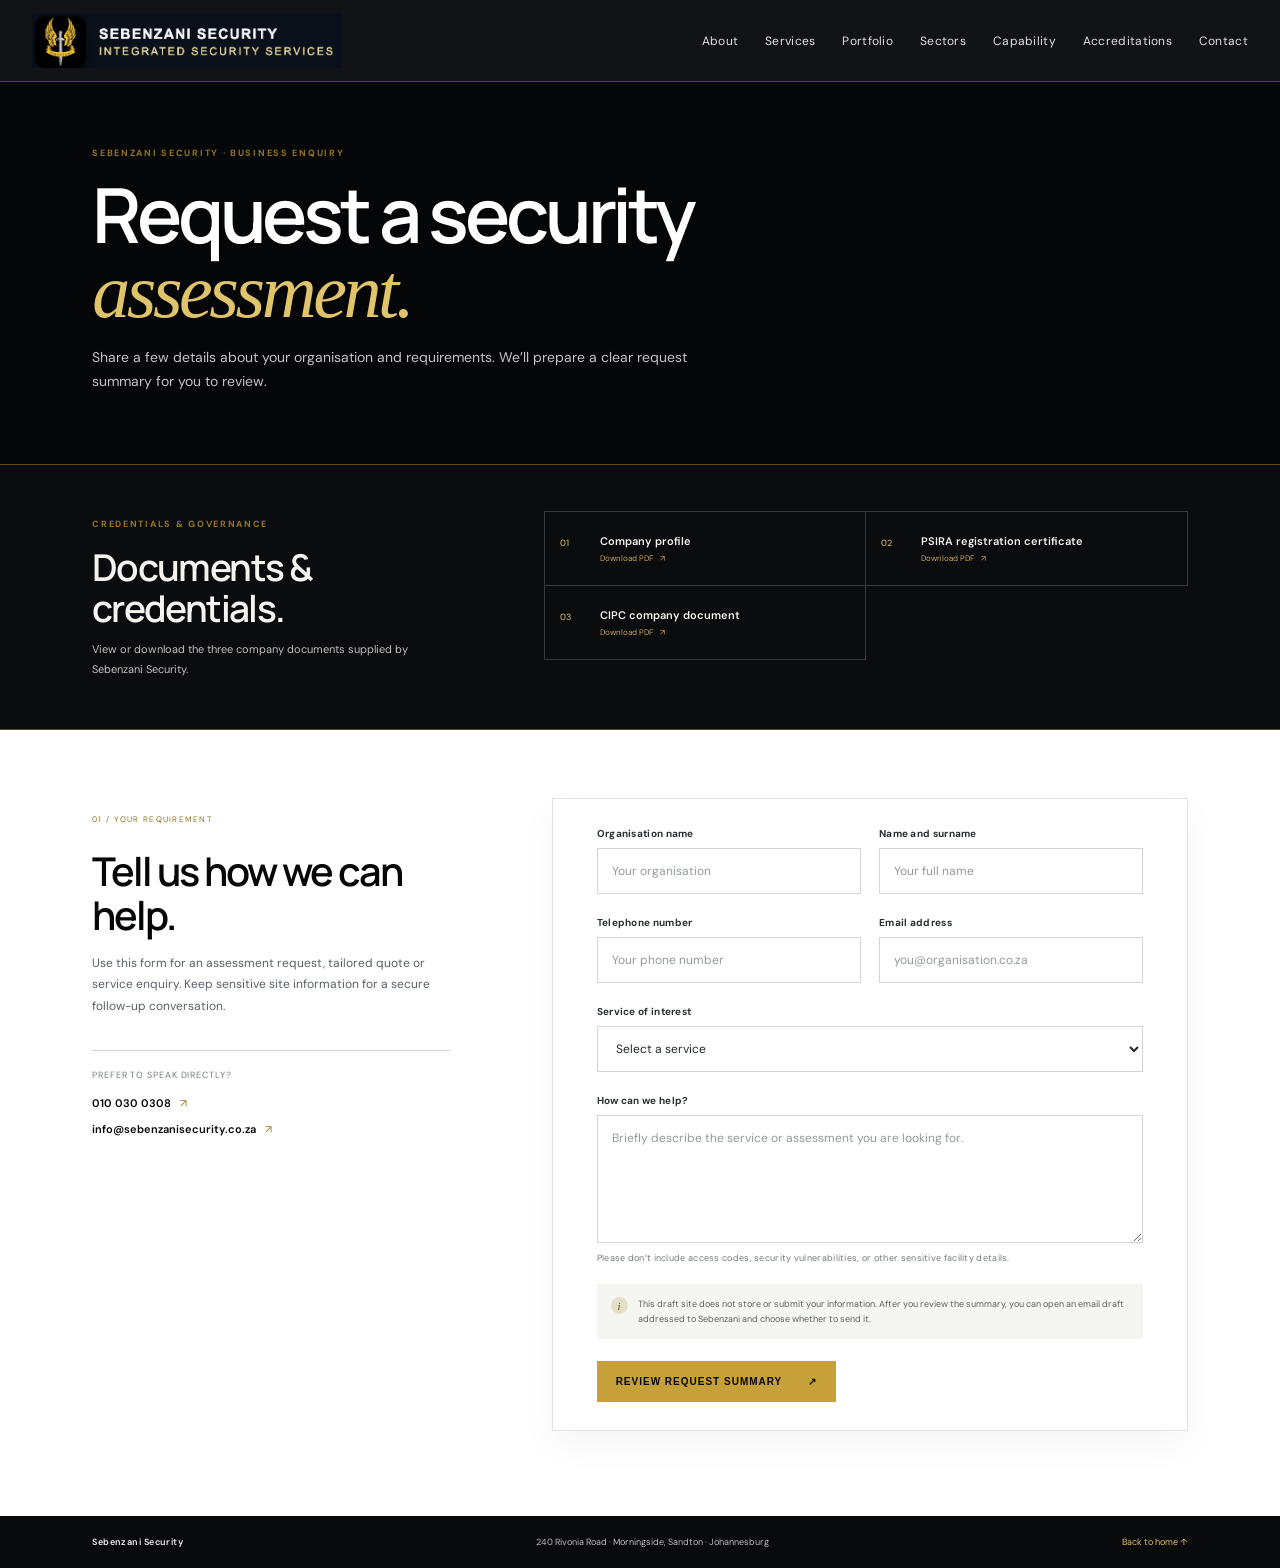
==== assessment.html @ d7dbc079 "Prepare Sebenzani Security site for deployment" ====
<!doctype html>
<html lang="en-ZA">
<head>
  <meta charset="utf-8"><meta name="viewport" content="width=device-width, initial-scale=1"><meta name="theme-color" content="#050607">
  <meta name="description" content="Request a security assessment or tailored quote from Sebenzani Security.">
  <title>Request a Security Assessment | Sebenzani Security</title>
  <link rel="stylesheet" href="styles.css"><link rel="stylesheet" href="assessment.css">
</head>
<body>
  <a class="skip-link" href="#main">Skip to content</a>
  <header class="site-header"><div class="nav-wrap">
    <a class="brand" href="index.html#home" aria-label="Sebenzani Security home"><img src="assets/logo-header.png" alt="Sebenzani Security — Integrated Security Services"></a>
    <button class="menu-toggle" aria-expanded="false" aria-controls="site-nav" aria-label="Open navigation"><span></span><span></span></button>
    <nav id="site-nav" class="site-nav" aria-label="Main navigation"><a href="index.html#about">About</a><a href="index.html#services">Services</a><a href="index.html#portfolio">Portfolio</a><a href="index.html#sectors">Sectors</a><a href="index.html#capability">Capability</a><a href="#accreditations">Accreditations</a><a href="index.html#contact">Contact</a></nav>
  </div></header>
  <main id="main">
    <section class="assessment-hero"><div class="section-kicker">SEBENZANI SECURITY · BUSINESS ENQUIRY</div><h1>Request a security <em>assessment.</em></h1><p>Share a few details about your organisation and requirements. We’ll prepare a clear request summary for you to review.</p></section>
    <section class="accreditation-panel" id="accreditations"><div><span class="section-kicker">CREDENTIALS &amp; GOVERNANCE</span><h2>Documents &amp; credentials.</h2><p>View or download the three company documents supplied by Sebenzani Security.</p></div><div class="accreditation-slots"><a href="assets/documents/sebenzani-company-profile.pdf" download="Sebenzani-Company-Profile.pdf"><span>01</span><strong>Company profile</strong><small>Download PDF <b aria-hidden="true">↗</b></small></a><a href="assets/documents/psira-registration-certificate.pdf" download="PSIRA-Registration-Certificate.pdf"><span>02</span><strong>PSIRA registration certificate</strong><small>Download PDF <b aria-hidden="true">↗</b></small></a><a href="assets/documents/sebenzani-cipc-document.pdf" download="Sebenzani-CIPC-Document.pdf"><span>03</span><strong>CIPC company document</strong><small>Download PDF <b aria-hidden="true">↗</b></small></a></div></section>
    <section class="assessment-content">
      <div class="assessment-intro"><span class="intro-index">01 / YOUR REQUIREMENT</span><h2>Tell us how we can help.</h2><p>Use this form for an assessment request, tailored quote or service enquiry. Keep sensitive site information for a secure follow-up conversation.</p><div class="direct-contact"><span>Prefer to speak directly?</span><a href="tel:+27100300308">010 030 0308 <b>↗</b></a><a href="mailto:info@sebenzanisecurity.co.za">info@sebenzanisecurity.co.za <b>↗</b></a></div></div>
      <div class="form-shell">
        <form id="assessment-form">
          <div class="form-grid">
            <label>Organisation name<input name="organisation" autocomplete="organization" maxlength="120" placeholder="Your organisation" required></label>
            <label>Name and surname<input name="name" autocomplete="name" maxlength="120" placeholder="Your full name" required></label>
            <label>Telephone number<input name="telephone" type="tel" autocomplete="tel" maxlength="40" placeholder="Your phone number" required></label>
            <label>Email address<input name="email" type="email" autocomplete="email" maxlength="180" placeholder="you@organisation.co.za" required></label>
            <label class="form-wide">Service of interest<select name="service" id="service-choice" required><option value="">Select a service</option><option>Armed response</option><option>CCTV &amp; monitoring</option><option>Security operations centre</option><option>Risk assessment</option><option>Guarding &amp; patrols</option><option>Specialist protection</option><option>General enquiry / not sure yet</option></select></label>
            <label class="form-wide">How can we help?<textarea name="requirements" rows="5" maxlength="1800" placeholder="Briefly describe the service or assessment you are looking for." required></textarea><small>Please don’t include access codes, security vulnerabilities, or other sensitive facility details.</small></label>
          </div>
          <div class="form-consent"><span class="consent-mark">i</span><p>This draft site does not store or submit your information. After you review the summary, you can open an email draft addressed to Sebenzani and choose whether to send it.</p></div>
          <button class="button button-gold form-submit" type="submit">Review request summary <span aria-hidden="true">↗</span></button>
        </form>
        <section id="request-summary" class="request-summary" aria-live="polite" hidden>
          <div class="summary-head"><div><span class="section-kicker">REQUEST SUMMARY</span><h2>Review before sending.</h2></div><span class="summary-status">LOCAL PREVIEW</span></div>
          <p class="summary-intro">Check these details. You can print or save this page as a PDF, or open a pre-filled email to Sebenzani Security.</p>
          <dl class="summary-fields">
            <div><dt>Organisation</dt><dd data-summary="organisation"></dd></div><div><dt>Contact name</dt><dd data-summary="name"></dd></div>
            <div><dt>Telephone</dt><dd data-summary="telephone"></dd></div><div><dt>Email</dt><dd data-summary="email"></dd></div>
            <div><dt>Service</dt><dd data-summary="service"></dd></div><div class="summary-wide"><dt>Requirements</dt><dd data-summary="requirements"></dd></div>
          </dl>
          <div class="summary-actions"><button class="button button-gold" type="button" id="email-request">Open email draft <span aria-hidden="true">↗</span></button><button class="button button-outline" type="button" id="print-request">Print / save as PDF <span aria-hidden="true">↓</span></button><button class="edit-link" type="button" id="edit-request">Edit details</button></div>
          <p class="summary-footnote">Your mail app will open with the request details addressed to info@sebenzanisecurity.co.za. Review the message and press Send yourself. Attach the saved PDF manually if you want to include it.</p>
          <div class="print-brand"><img src="assets/logo-header.png" alt="Sebenzani Security"><span>Security assessment request</span></div>
        </section>
      </div>
    </section>
  </main>
  <footer class="assessment-footer"><a href="index.html#home">Sebenzani Security</a><span>240 Rivonia Road · Morningside, Sandton · Johannesburg</span><a href="index.html#home">Back to home ↑</a></footer>
  <script src="script.js"></script><script src="assessment.js"></script>
</body>
</html>
---- styles.css ----
@import url('https://fonts.googleapis.com/css2?family=DM+Sans:wght@400;500;600;700&family=Manrope:wght@400;500;600;700;800&display=swap');
:root{--black:#050607;--black-2:#0b0d0f;--white:#fff;--chalk:#f7f7f5;--gold:#c6a13a;--gold-light:#e0c46b;--grey:#5f6569;--line:rgba(255,255,255,.2);--line-dark:rgba(5,6,7,.18);--sans:'DM Sans',Arial,sans-serif;--display:'Manrope','DM Sans',Arial,sans-serif;--serif:Georgia,'Times New Roman',serif}
*{box-sizing:border-box}html{scroll-behavior:smooth;scroll-padding-top:84px}body{margin:0;background:var(--white);color:var(--black);font-family:var(--sans);-webkit-font-smoothing:antialiased}a{color:inherit;text-decoration:none}.skip-link{position:absolute;top:-60px;left:16px;z-index:100;background:var(--gold);padding:12px}.skip-link:focus{top:12px}
.site-header{height:82px;position:sticky;top:0;z-index:20;background:rgba(13,15,19,.98);border-bottom:1px solid rgba(198,161,58,.38)}.nav-wrap{width:min(1360px,calc(100% - 64px));height:100%;margin:auto;display:flex;align-items:center;justify-content:space-between;gap:34px}.brand{display:block;width:310px;flex:0 1 310px}.brand img{display:block;width:100%;height:auto}.site-nav{display:flex;align-items:center;gap:clamp(17px,2.1vw,32px);color:#e2e2df;font-size:12px;letter-spacing:.025em}.site-nav>a:not(.nav-cta){transition:color .2s}.site-nav>a:not(.nav-cta):hover{color:var(--gold-light)}.nav-cta{border:1px solid var(--gold);color:var(--gold-light);padding:12px 16px;white-space:nowrap;font-size:10px;letter-spacing:.12em;text-transform:uppercase;transition:background .25s,color .25s,transform .25s}.nav-cta:hover{background:var(--gold);color:var(--black);transform:scale(1.035)}.nav-cta span{padding-left:10px}.menu-toggle{display:none}
.hero{position:relative;min-height:690px;background:var(--black);color:var(--white);display:grid;grid-template-columns:1.1fr .9fr;align-items:center;padding:68px max(7.2vw,40px) 86px;overflow:hidden}.hero:before{content:"";position:absolute;inset:0 auto 0 0;width:60%;background:linear-gradient(90deg,#050607 35%,rgba(5,6,7,.9) 65%,transparent);z-index:1;pointer-events:none}.hero-copy{position:relative;z-index:2;max-width:700px;padding-left:max(0px,calc((100vw - 1360px)/2 - 7.2vw))}.eyebrow,.section-kicker{font-size:9px;letter-spacing:.19em;text-transform:uppercase;color:var(--gold-light);font-weight:700}.eyebrow{display:flex;align-items:center;gap:12px;margin:0 0 26px}.eyebrow span{width:6px;height:6px;background:var(--gold);border-radius:50%}h1,h2,h3,p{margin-top:0}h1,h2{font-family:var(--display);font-weight:600;letter-spacing:-.055em}h1{font-size:clamp(52px,6.2vw,88px);line-height:.98;max-width:720px;margin-bottom:24px}h1 em,h2 em{font-family:var(--serif);font-weight:400;letter-spacing:-.045em;color:var(--gold-light)}.hero-lede{font-size:15px;line-height:1.75;color:#c5c8c8;max-width:470px;margin-bottom:30px}.hero-actions{display:flex;align-items:center;gap:27px}.button{display:inline-flex;align-items:center;justify-content:center;gap:26px;padding:15px 19px;font-size:10px;font-weight:700;letter-spacing:.1em;text-transform:uppercase;transition:transform .25s,background .25s,color .25s}.button:hover{transform:scale(1.045)}.button-gold{background:var(--gold);color:var(--black)}.button-gold:hover{background:var(--gold-light)}.text-link{font-size:11px;color:#f2f2ef;transition:color .2s}.text-link:hover{color:var(--gold-light)}.text-link span{padding-left:10px;color:var(--gold)}.hero-proof{display:flex;gap:32px;margin-top:62px;padding-top:17px;border-top:1px solid var(--line);max-width:520px}.hero-proof div{display:flex;flex-direction:column;gap:5px}.hero-proof strong{font:600 19px var(--display);color:var(--white);letter-spacing:-.04em}.hero-proof span{font-size:9px;color:#b4b7b8;letter-spacing:.04em}.hero-visual{position:relative;height:520px;margin:0 0 10px 10px}.visual-image{position:absolute;inset:0 36px 30px 0;background:#121416 url('assets/fleet-team.jpg') center 48%/cover no-repeat;filter:grayscale(.58) contrast(1.06);border:1px solid rgba(224,196,107,.6)}.visual-image:after{content:"";position:absolute;inset:0;background:linear-gradient(180deg,rgba(0,0,0,.02),rgba(0,0,0,.6)),linear-gradient(90deg,rgba(0,0,0,.22),transparent 80%)}.visual-caption{position:absolute;display:flex;align-items:center;gap:13px;left:-32px;bottom:0;width:min(410px,90%);padding:18px 20px;background:var(--white);color:var(--black);box-shadow:0 18px 50px #0008}.caption-mark{width:34px;height:34px;display:grid;place-items:center;background:var(--black);color:var(--gold-light);font:italic 21px var(--serif)}.visual-caption div{display:flex;flex-direction:column;gap:4px}.visual-caption small{font-size:8px;letter-spacing:.15em;color:#686b6d}.visual-caption strong{font:600 14px var(--display)}.caption-rule{height:1px;background:var(--gold);flex:1;margin-left:10px}.vertical-note{position:absolute;right:0;top:18px;writing-mode:vertical-rl;color:#e8d59c;font-size:8px;letter-spacing:.17em}.vertical-note i{display:inline-block;width:1px;height:42px;margin:12px auto;background:var(--gold)}.hero-index{position:absolute;bottom:24px;left:7.2vw;display:flex;align-items:center;gap:12px;color:#a7aaab;font-size:8px;letter-spacing:.16em;z-index:2}.hero-index span:first-child{color:var(--gold-light)}.hero-index i{height:1px;width:40px;background:var(--gold)}
.section{padding:108px max(7.2vw,40px)}.intro{display:grid;grid-template-columns:.66fr 1.45fr .58fr;gap:42px;max-width:1600px;margin:auto;background:var(--white)}.section-kicker{color:#96751f}.intro-main{max-width:720px}.intro h2,.section h2{font-size:clamp(38px,4vw,58px);line-height:1.08;margin:0 0 22px}.intro h2 em,.sectors h2 em,.proof h2 em{color:#a5842e}.intro-main>p{font-size:14px;line-height:1.8;color:#50565a;max-width:680px}.arrow-link{display:inline-flex;gap:23px;align-items:center;margin-top:9px;padding-bottom:8px;border-bottom:1px solid #a48128;font-size:10px;font-weight:700;letter-spacing:.12em;text-transform:uppercase;transition:gap .2s,color .2s}.arrow-link:hover{gap:30px;color:#8d6d1e}.arrow-link span{color:#9c7b25;font-size:16px}.intro-side{align-self:stretch;padding:0}.intro-photo{position:relative;min-height:300px;overflow:hidden}.intro-photo img{display:block;width:100%;height:100%;position:absolute;inset:0;object-fit:cover;object-position:center;filter:grayscale(.35)}.intro-photo:after{content:"";position:absolute;inset:45% 0 0;background:linear-gradient(transparent,rgba(0,0,0,.78))}.intro-photo span{position:absolute;z-index:1;left:14px;right:14px;bottom:15px;color:#fff;font-size:8px;letter-spacing:.14em}
.section-dark{background:var(--black);color:var(--white)}.section-dark .section-kicker{color:var(--gold-light)}.services{padding-top:94px;padding-bottom:58px}.section-top{max-width:1360px;margin:0 auto 40px;display:flex;align-items:end;justify-content:space-between;gap:60px}.section-top h2{margin:16px 0 0}.section-top>p{max-width:370px;margin:0 0 4px;color:#c0c3c4;font-size:13px;line-height:1.75}.service-grid{max-width:1360px;margin:auto;display:grid;grid-template-columns:repeat(3,1fr);border-top:1px solid var(--line)}.service-card{position:relative;min-height:228px;padding:23px 24px 24px 0;border-bottom:1px solid var(--line);transition:transform .28s ease,background .28s ease,padding .28s ease;transform-origin:center}.service-card:nth-child(3n+2){padding-left:24px;border-left:1px solid var(--line)}.service-card:nth-child(3n){padding-left:24px;border-left:1px solid var(--line)}.service-card:hover{transform:scale(1.025);background:#101214;z-index:1;padding-right:19px;padding-left:8px}.service-card:nth-child(3n+2):hover,.service-card:nth-child(3n):hover{padding-left:30px}.card-number{font-size:9px;letter-spacing:.13em;color:#afb2b3}.service-icon{position:absolute;top:20px;right:16px;color:var(--gold-light);font-size:19px;transition:transform .25s}.service-card:hover .service-icon{transform:scale(1.15) rotate(8deg)}.service-card h3{font:600 18px var(--display);letter-spacing:-.035em;margin:35px 0 10px}.service-card p{color:#c2c5c5;font-size:12px;line-height:1.7;max-width:330px;margin:0}.service-card>a{position:absolute;right:18px;bottom:20px;color:var(--gold-light);font-size:8px;text-transform:uppercase;letter-spacing:.15em;opacity:.75;transition:opacity .2s}.service-card:hover>a{opacity:1}.service-card>a span{padding-left:7px;font-size:13px}.service-foot{max-width:1360px;margin:32px auto 0;display:flex;align-items:center;gap:13px;color:#aeb2b3;font-size:8px;letter-spacing:.14em}.gold-dash{width:30px;height:1px;background:var(--gold)}
.sectors{max-width:1600px;margin:auto;background:var(--white)}.sector-heading{display:flex;justify-content:space-between;align-items:end;gap:55px;margin:18px 0 42px}.sector-heading h2{margin:0}.sector-heading p{max-width:370px;color:#555b5e;font-size:13px;line-height:1.75;margin:0 0 5px}.sector-list{display:grid;grid-template-columns:1fr 1fr;border-top:1px solid var(--line-dark)}.sector-list>div{display:grid;grid-template-columns:48px 1fr 20px;align-items:center;gap:13px;padding:20px 4px;border-bottom:1px solid var(--line-dark);transition:padding .22s,background .22s,transform .22s}.sector-list>div:nth-child(odd){margin-right:36px}.sector-list>div:nth-child(even){margin-left:36px}.sector-list>div:hover{background:#f7f6f1;padding-left:12px;transform:scale(1.015)}.sector-list span{color:#927526;font-size:9px;letter-spacing:.08em}.sector-list strong{font:500 16px var(--display);letter-spacing:-.025em}.sector-list b{font-weight:400;color:#8e7226;font-size:15px;transition:transform .2s}.sector-list>div:hover b{transform:translate(3px,-3px)}
.capability{display:grid;grid-template-columns:.95fr 1.05fr;gap:clamp(50px,8vw,125px);align-items:center;padding-top:90px;padding-bottom:90px}.capability-image{position:relative;height:560px;max-width:590px;overflow:hidden}.capability-image img{width:100%;height:100%;object-fit:cover;object-position:center;filter:grayscale(.55) contrast(1.05);transition:transform .8s cubic-bezier(.2,.7,.2,1)}.capability-image:hover img{transform:scale(1.04)}.image-label{position:absolute;left:0;bottom:0;background:var(--white);color:var(--black);padding:12px 15px;font-size:8px;letter-spacing:.15em}.capability-copy{max-width:590px}.capability-copy h2{margin:18px 0}.capability-lede{color:#c1c4c5;line-height:1.75;font-size:13px;margin-bottom:27px}.capability-points{border-top:1px solid var(--line);margin-bottom:25px}.capability-points>div{display:grid;grid-template-columns:38px 1fr;gap:14px;border-bottom:1px solid var(--line);padding:15px 0}.capability-points>div>span{font-size:9px;color:var(--gold-light);padding-top:3px}.capability-points p{color:#c0c3c4;font-size:11px;line-height:1.7;margin:0}.capability-points strong{font-size:12px;color:var(--white);font-weight:600}
.proof{max-width:1600px;margin:auto;background:var(--chalk)}.proof-heading{display:flex;align-items:end;justify-content:space-between;gap:55px;margin:18px 0 38px}.proof-heading h2{margin:0}.proof-heading p{max-width:380px;color:#555b5e;font-size:13px;line-height:1.7;margin-bottom:5px}.proof-row{display:grid;grid-template-columns:repeat(3,1fr);border-top:1px solid var(--line-dark);border-bottom:1px solid var(--line-dark)}.proof-stat{padding:26px 30px 27px 0;display:flex;flex-direction:column;gap:10px;transition:transform .25s}.proof-stat:hover{transform:scale(1.035);transform-origin:left center}.proof-stat+.proof-stat{border-left:1px solid var(--line-dark);padding-left:30px}.proof-stat strong{font:500 clamp(39px,5vw,65px)/1 var(--display);letter-spacing:-.075em;color:var(--black)}.proof-stat strong span{color:#a5842e;font-family:var(--serif);font-style:italic;font-size:.58em;letter-spacing:-.03em}.proof-stat small{font-size:11px;line-height:1.55;color:#545a5d;max-width:270px}.compliance{margin-top:29px;display:flex;align-items:center;gap:19px;color:#454b4e;font-size:8px;font-weight:700;letter-spacing:.15em}.compliance i{height:4px;width:4px;border-radius:50%;background:var(--gold)}
.contact{padding-top:32px;padding-bottom:80px;background:var(--white)}.contact-panel{max-width:1360px;margin:auto;background:var(--black);color:var(--white);padding:53px 60px;display:flex;justify-content:space-between;align-items:center;gap:50px;border-left:3px solid var(--gold)}.contact-panel h2{margin:17px 0 15px}.contact-panel>div:first-child>p{font-size:13px;line-height:1.7;color:#c4c7c7;max-width:500px;margin-bottom:0}.contact-actions{display:flex;flex-direction:column;align-items:flex-start;gap:18px;flex:0 0 auto}.contact-phone{font-size:11px;color:#e7e8e5;border-bottom:1px solid var(--gold);padding-bottom:4px;transition:color .2s}.contact-phone:hover{color:var(--gold-light)}
.site-footer{background:var(--black);color:#e3e4e0;padding:48px max(7.2vw,40px) 0;border-top:1px solid rgba(198,161,58,.35)}.footer-main{max-width:1360px;margin:auto;display:grid;grid-template-columns:1.4fr .8fr 1fr .9fr;gap:48px;padding-bottom:40px}.footer-brand img{width:min(275px,100%);display:block;margin:-4px 0 14px}.footer-brand p,.footer-main p{font-size:11px;line-height:1.7;color:#b8bdbd;margin:0;max-width:270px}.footer-main h3{font-size:9px;text-transform:uppercase;letter-spacing:.17em;color:var(--gold-light);margin:4px 0 16px}.footer-main>div:not(.footer-brand) a{display:block;width:max-content;max-width:100%;font-size:10px;color:#c8cbca;margin:0 0 12px;transition:color .2s}.footer-main a:hover{color:var(--gold-light)}.footer-main small{display:block;margin-top:14px;font-size:9px;color:#aeb3b4}.footer-bottom{max-width:1360px;margin:auto;border-top:1px solid var(--line);padding:16px 0 19px;display:flex;justify-content:space-between;font-size:9px;color:#aeb3b4}.footer-bottom a{color:var(--gold-light)}
.reveal{opacity:0;transform:translateY(18px);transition:opacity .65s ease,transform .65s cubic-bezier(.2,.7,.2,1)}.reveal.in-view{opacity:1;transform:translateY(0)}
@media(max-width:1100px){.brand{width:265px;flex-basis:265px}.nav-wrap{width:calc(100% - 42px);gap:18px}.site-nav{gap:14px;font-size:11px}.nav-cta{padding:10px 11px;font-size:9px}.hero{padding-left:5vw;padding-right:5vw}.hero-copy{padding-left:0}.hero-visual{height:450px}.intro{grid-template-columns:.4fr 1.5fr .5fr;gap:26px}.section{padding-left:5vw;padding-right:5vw}.capability{gap:50px}.capability-image{height:480px}}
@media(max-width:780px){html{scroll-padding-top:70px}.site-header{height:70px}.nav-wrap{width:calc(100% - 28px)}.brand{width:228px;flex-basis:228px}.menu-toggle{display:flex;flex-direction:column;gap:6px;border:0;background:none;padding:11px;cursor:pointer}.menu-toggle span{width:22px;height:1px;background:var(--gold-light);transition:transform .2s}.menu-toggle[aria-expanded=true] span:first-child{transform:translateY(3.5px) rotate(45deg)}.menu-toggle[aria-expanded=true] span:last-child{transform:translateY(-3.5px) rotate(-45deg)}.site-nav{position:absolute;top:69px;left:0;right:0;background:#050607;padding:18px 22px 24px;display:none;align-items:stretch;flex-direction:column;gap:0;border-bottom:1px solid rgba(198,161,58,.4)}.site-nav.open{display:flex}.site-nav>a:not(.nav-cta){padding:12px 0;border-bottom:1px solid var(--line)}.nav-cta{margin-top:15px;text-align:center}.hero{grid-template-columns:1fr;padding:55px 23px 25px;gap:34px;min-height:0;align-items:start}.hero:before{display:none}.hero-copy{padding:0;z-index:2}.eyebrow{margin-bottom:22px}.hero h1{font-size:clamp(46px,10.5vw,64px);max-width:600px}.hero-lede{font-size:14px;max-width:430px}.hero-proof{margin-top:39px;gap:18px;max-width:460px}.hero-proof strong{font-size:17px}.hero-proof span{font-size:8px}.hero-visual{position:relative;right:auto;top:auto;bottom:auto;width:auto;height:300px;margin:0 12px 0 0;opacity:1}.visual-image{inset:0 20px 18px 0;background-position:center center;border:1px solid rgba(224,196,107,.55);filter:grayscale(.55) contrast(1.05)}.visual-image:after{background:linear-gradient(180deg,rgba(0,0,0,.02),rgba(0,0,0,.38))}.visual-caption{left:12px;bottom:0;width:min(350px,88%);padding:13px 15px}.vertical-note{display:none}.hero-index{position:relative;left:auto;bottom:auto;margin:0 0 0 0}.section{padding:72px 23px}.intro{grid-template-columns:1fr;gap:22px}.intro .section-kicker{margin:0}.intro-main{max-width:none}.intro h2,.section h2{font-size:clamp(37px,8.9vw,52px)}.intro-side{display:none}.intro-photo{display:block;height:220px;min-height:220px;margin-top:5px}.section-top,.sector-heading,.proof-heading{display:block}.section-top>p,.sector-heading p,.proof-heading p{margin-top:18px}.services{padding-bottom:40px}.section-top{margin-bottom:30px}.service-grid{grid-template-columns:1fr 1fr}.service-card,.service-card:nth-child(3n+2),.service-card:nth-child(3n){min-height:225px;padding:21px 16px 22px 0;border-left:0}.service-card:nth-child(even){padding-left:17px;border-left:1px solid var(--line)}.service-card h3{font-size:16px;margin-top:31px}.service-card p{font-size:11px}.service-card>a{right:13px;bottom:17px}.service-icon{right:12px}.service-card:hover{padding-left:5px}.service-card:nth-child(even):hover{padding-left:22px}.service-foot{font-size:7px;gap:8px}.sector-heading{margin:15px 0 30px}.sector-list{grid-template-columns:1fr}.sector-list>div:nth-child(odd),.sector-list>div:nth-child(even){margin:0}.sector-list strong{font-size:15px}.capability{grid-template-columns:1fr;gap:32px}.capability-image{height:min(90vw,500px);max-width:none;order:2}.capability-copy{order:1}.proof-heading{margin-bottom:24px}.proof-row{grid-template-columns:1fr}.proof-stat,.proof-stat+.proof-stat{padding:19px 0;border-left:0;border-bottom:1px solid var(--line-dark)}.proof-stat:last-child{border-bottom:0}.proof-stat strong{font-size:47px}.proof-stat small{max-width:360px}.compliance{flex-wrap:wrap;gap:11px;font-size:7px}.contact{padding-top:10px;padding-bottom:60px}.contact-panel{padding:34px 24px;display:block}.contact-actions{margin-top:25px}.footer-main{grid-template-columns:1fr 1fr;gap:31px 24px}.footer-brand{grid-column:1/-1}.site-footer{padding:39px 23px 0}.footer-bottom{font-size:8px}}
@media(max-width:420px){.brand{width:205px;flex-basis:205px}.hero{min-height:0;padding:48px 20px 24px}.hero-actions{align-items:flex-start;flex-direction:column;gap:15px}.hero-proof{gap:12px}.hero-proof strong{font-size:15px}.hero-proof span{font-size:7px}.service-grid{grid-template-columns:1fr}.service-card,.service-card:nth-child(3n+2),.service-card:nth-child(3n),.service-card:nth-child(even){min-height:196px;padding:19px 15px 20px 0;border-left:0}.service-card h3{margin-top:26px}.service-foot{flex-wrap:wrap}.footer-main{grid-template-columns:1fr}.footer-brand{grid-column:auto}.footer-bottom{gap:12px}.caption-rule{display:none}}
@media(prefers-reduced-motion:reduce){*,*::before,*::after{scroll-behavior:auto!important;transition:none!important;animation:none!important}.reveal{opacity:1;transform:none}}

.home-portfolio{background:#f3f2ed}.portfolio-home-heading{display:flex;justify-content:space-between;align-items:end;gap:40px;margin:0 0 42px}.portfolio-home-heading h2{font-size:clamp(39px,4.5vw,64px);line-height:1.02;letter-spacing:-.045em;margin:15px 0 0}.portfolio-home-heading h2 em{font-family:Georgia,serif;font-weight:400;color:#9b7b3c}.portfolio-home-intro{max-width:440px}.portfolio-home-intro p{color:#555b5c;font-size:12px;line-height:1.8;margin:0 0 18px}.portfolio-home-feature{display:grid;grid-template-columns:.78fr 1.22fr;min-height:330px;background:#0b0d0e;color:#f6f5f1}.portfolio-home-feature-copy{padding:38px clamp(24px,4vw,56px);align-self:center}.portfolio-home-feature-copy>span{font-size:9px;letter-spacing:.15em;color:#c5a45f}.portfolio-home-feature-copy h3{font:400 clamp(29px,3.4vw,46px)/1.08 Georgia,serif;letter-spacing:-.02em;margin:20px 0 13px}.portfolio-home-feature-copy p{font-size:11px;line-height:1.7;color:#c1c2be;max-width:360px;margin:0}.portfolio-home-feature-image{min-height:330px;overflow:hidden}.portfolio-home-feature-image img{width:100%;height:100%;object-fit:cover;filter:grayscale(25%);transition:transform .65s}.portfolio-home-feature-image:hover img{transform:scale(1.035)}.portfolio-name-grid{display:grid;grid-template-columns:repeat(4,1fr);border-left:1px solid #d5d3cc;border-top:1px solid #d5d3cc;margin-top:28px}.portfolio-name-grid span{min-height:55px;display:flex;align-items:center;padding:12px 16px;border-right:1px solid #d5d3cc;border-bottom:1px solid #d5d3cc;color:#303536;font-size:11px;font-weight:600;transition:background .2s,color .2s}.portfolio-name-grid span:hover{background:#e9e5d9;color:#715b2d}.portfolio-home-note{font-size:9px;line-height:1.6;color:#767a78;margin:15px 0 0}.compliance-link{display:inline-flex;margin-top:22px;color:#76602f}.compliance-link span{margin-left:9px}@media(max-width:780px){.portfolio-home-heading{display:block}.portfolio-home-intro{margin-top:18px}.portfolio-home-feature{grid-template-columns:1fr}.portfolio-home-feature-image{min-height:240px;max-height:300px}.portfolio-name-grid{grid-template-columns:repeat(2,1fr)}}

/* Quiet, purposeful interaction details */
.site-nav>a:not(.nav-cta){position:relative}.site-nav>a:not(.nav-cta)::after{content:"";position:absolute;left:0;right:100%;bottom:-7px;height:1px;background:var(--gold-light);transition:right .24s ease}.site-nav>a:not(.nav-cta):hover::after,.site-nav>a:not(.nav-cta):focus-visible::after{right:0}.button{position:relative;overflow:hidden;isolation:isolate;transition:transform .24s cubic-bezier(.2,.7,.2,1),background .25s,color .25s,box-shadow .25s}.button::after{content:"";position:absolute;top:-60%;bottom:-60%;left:-45%;width:28%;background:linear-gradient(90deg,transparent,rgba(255,255,255,.32),transparent);transform:translateX(-180%) skewX(-18deg);transition:transform .65s cubic-bezier(.2,.7,.2,1);z-index:0;pointer-events:none}.button:hover::after,.button:focus-visible::after{transform:translateX(650%) skewX(-18deg)}.button:active,.nav-cta:active{transform:scale(.975)}.button-gold:hover{box-shadow:0 9px 24px rgba(198,161,58,.2)}.service-card::before{content:"";position:absolute;left:0;top:0;height:2px;width:0;background:var(--gold-light);transition:width .3s cubic-bezier(.2,.7,.2,1)}.service-card:hover::before,.service-card:focus-within::before{width:100%}.service-card>a{transition:opacity .2s,transform .22s}.service-card:hover>a{transform:translateX(4px)}.arrow-link span{transition:transform .2s}.arrow-link:hover span{transform:translate(3px,-2px)}.accreditation-slots>a{position:relative}.accreditation-slots>a::after{content:"";position:absolute;left:0;bottom:0;width:0;height:2px;background:var(--gold-light);transition:width .28s}.accreditation-slots>a:hover::after,.accreditation-slots>a:focus-visible::after{width:100%}.portfolio-name-grid span{cursor:default}
.page-transition{position:fixed;inset:0;z-index:9999;pointer-events:none;display:grid;place-items:center;background:#070809;transform:translateY(-105%);will-change:transform}.page-transition.is-leaving{transform:translateY(0);transition:transform .36s cubic-bezier(.76,0,.24,1)}.page-transition.is-arriving{animation:pageReveal .52s cubic-bezier(.76,0,.24,1) both}.page-transition-mark{display:flex;align-items:center;gap:14px;color:#eeeae0;font-size:10px;font-weight:600;letter-spacing:.22em;text-transform:uppercase}.page-transition-mark i{width:35px;height:1px;background:var(--gold-light);position:relative}.page-transition-mark i::after{content:"";position:absolute;right:0;top:-2px;width:5px;height:5px;border-radius:50%;background:var(--gold-light)}@keyframes pageReveal{0%{transform:translateY(0)}100%{transform:translateY(-105%)}}@media(prefers-reduced-motion:reduce){.page-transition.is-arriving{animation:none;transform:translateY(-105%)}.page-transition.is-leaving{transition:none}}
---- assessment.css ----
.assessment-hero{background:var(--black);color:var(--white);padding:65px max(7.2vw,40px) 70px;border-bottom:1px solid rgba(198,161,58,.45)}.assessment-hero h1{font-size:clamp(43px,6vw,76px);max-width:820px;margin:18px 0 16px}.assessment-hero h1 em{color:var(--gold-light)}.assessment-hero>p:last-child{max-width:600px;color:#c1c5c6;font-size:14px;line-height:1.75;margin:0}.assessment-content{max-width:1360px;margin:0 auto;padding:68px max(7.2vw,40px) 85px;display:grid;grid-template-columns:.72fr 1.28fr;gap:clamp(44px,8vw,120px);align-items:start}.assessment-intro{padding-top:8px}.intro-index{font-size:8px;color:#927522;letter-spacing:.16em}.assessment-intro h2{font:600 clamp(27px,3.1vw,40px)/1.12 var(--display);letter-spacing:-.05em;margin:22px 0 15px}.assessment-intro>p{font-size:12px;line-height:1.8;color:#596065;max-width:380px}.direct-contact{display:flex;flex-direction:column;align-items:flex-start;gap:12px;border-top:1px solid var(--line-dark);margin-top:33px;padding-top:18px}.direct-contact span{font-size:9px;text-transform:uppercase;color:#777d80;letter-spacing:.1em;margin-bottom:3px}.direct-contact a{font-size:11px;font-weight:600}.direct-contact b{color:#987822;font-weight:400;padding-left:6px}.form-shell{background:#fff;border:1px solid #e3e2dc;padding:28px clamp(22px,3.4vw,46px);box-shadow:0 14px 35px rgba(15,20,24,.045)}.form-grid{display:grid;grid-template-columns:1fr 1fr;gap:22px 18px}.form-grid label{display:flex;flex-direction:column;gap:8px;color:#282e31;font-size:10px;font-weight:700;letter-spacing:.03em}.form-wide{grid-column:1/-1}.form-grid input,.form-grid select,.form-grid textarea{width:100%;border:1px solid #d5d6d3;border-radius:0;background:#fff;padding:13px 14px;color:#202629;font:400 12px var(--sans);outline:none;transition:border-color .2s,box-shadow .2s}.form-grid input,.form-grid select{height:46px}.form-grid textarea{resize:vertical;min-height:128px;line-height:1.65}.form-grid input:focus,.form-grid select:focus,.form-grid textarea:focus{border-color:#9e7c26;box-shadow:0 0 0 3px rgba(198,161,58,.13)}.form-grid input::placeholder,.form-grid textarea::placeholder{color:#93999a}.form-grid small{font-size:9px;font-weight:400;line-height:1.6;color:#73797b}.form-consent{display:flex;align-items:flex-start;gap:10px;padding:13px 14px;margin:19px 0 22px;background:#f5f5f2}.consent-mark{flex:0 0 17px;height:17px;display:grid;place-items:center;background:#e5dfc9;color:#67531e;font:italic 11px var(--serif);border-radius:50%}.form-consent p{margin:0;color:#5d6365;font-size:9px;line-height:1.6}.form-submit{border:0;cursor:pointer}.assessment-footer{background:#080a0c;color:#b9bdbd;padding:20px max(7.2vw,40px);display:flex;justify-content:space-between;align-items:center;gap:20px;font-size:9px}.assessment-footer a:first-child{color:#eee;font-weight:600;letter-spacing:.05em}.assessment-footer a:last-child{color:var(--gold-light)}
.request-summary{background:#fff}.request-summary[hidden]{display:none}.summary-head{display:flex;align-items:center;justify-content:space-between;gap:20px;border-bottom:1px solid var(--line-dark);padding-bottom:18px}.summary-head h2{font:600 30px var(--display);letter-spacing:-.05em;margin:10px 0 0}.summary-status{font-size:8px;color:#82661c;letter-spacing:.13em;border:1px solid #d4c384;padding:8px 10px}.summary-intro{font-size:11px;line-height:1.7;color:#606669;margin:17px 0 10px}.summary-fields{margin:0}.summary-fields>div{display:grid;grid-template-columns:130px 1fr;gap:15px;border-bottom:1px solid #ecebe6;padding:13px 0}.summary-fields dt{font-size:9px;font-weight:700;color:#747a7c}.summary-fields dd{font-size:11px;line-height:1.6;color:#1c2225;margin:0;white-space:pre-wrap;overflow-wrap:anywhere}.summary-actions{display:flex;align-items:center;gap:12px;flex-wrap:wrap;margin-top:24px}.button-outline{border:1px solid #1c2225;background:transparent;color:#1c2225;cursor:pointer}.button-outline:hover{background:#f2f0e8}.edit-link{border:0;background:none;color:#676e70;font:600 10px var(--sans);text-decoration:underline;text-underline-offset:3px;cursor:pointer;padding:12px}.summary-footnote{font-size:9px;line-height:1.65;color:#62696c;margin:16px 0 0}.print-brand{display:none;align-items:center;justify-content:space-between;border-bottom:2px solid #c6a13a;padding:0 0 16px;margin-bottom:20px}.print-brand img{width:260px}.print-brand span{font-size:12px;text-transform:uppercase;letter-spacing:.1em;color:#454b4d}
@media(max-width:900px){.assessment-content{grid-template-columns:1fr;gap:35px}.assessment-intro>p{max-width:600px}.direct-contact{flex-direction:row;align-items:center;flex-wrap:wrap}.direct-contact span{flex-basis:100%}}
@media(max-width:620px){.assessment-hero{padding:48px 23px 48px}.assessment-content{padding:44px 23px 58px}.assessment-intro h2{font-size:32px}.form-shell{padding:23px 18px}.form-grid{grid-template-columns:1fr;gap:16px}.form-wide{grid-column:auto}.assessment-footer{padding:18px 23px;align-items:flex-start;flex-direction:column;gap:10px}.summary-head h2{font-size:25px}.summary-fields>div{grid-template-columns:100px 1fr;gap:10px}.summary-actions{align-items:stretch;flex-direction:column}.summary-actions .button{width:100%}}
@media print{body{background:#fff!important;color:#101315!important}.site-header,.assessment-hero,.assessment-intro,.assessment-footer,#assessment-form,.summary-actions,.summary-footnote{display:none!important}.assessment-content{display:block!important;padding:0!important;margin:0!important;max-width:none!important}.form-shell{border:0!important;box-shadow:none!important;padding:0!important}.request-summary{display:block!important;position:static!important;padding:8mm 5mm!important}.print-brand{display:flex!important}.summary-head{padding-bottom:12px}.summary-status{display:none}.summary-fields>div{break-inside:avoid}.summary-fields dt,.summary-fields dd{font-size:10pt}.summary-intro{font-size:10pt}}
.accreditation-panel{display:grid;grid-template-columns:.72fr 1.28fr;gap:clamp(35px,7vw,95px);align-items:start;background:#0a0c0d;color:#f4f3ef;padding:46px max(7.2vw,40px) 50px;border-bottom:1px solid rgba(198,161,58,.4);scroll-margin-top:85px}.accreditation-panel h2{font:600 clamp(25px,3vw,37px)/1.1 var(--display);letter-spacing:-.045em;margin:15px 0 12px}.accreditation-panel>div:first-child p{font-size:11px;line-height:1.75;color:#bec0bd;max-width:390px;margin:0}.accreditation-slots{display:grid;grid-template-columns:1fr 1fr;border-top:1px solid #37393a;border-left:1px solid #37393a}.accreditation-slots>div{min-height:74px;display:grid;grid-template-columns:28px 1fr;align-content:center;column-gap:12px;padding:13px 15px;border-right:1px solid #37393a;border-bottom:1px solid #37393a}.accreditation-slots span{grid-row:span 2;font-size:9px;color:var(--gold-light);padding-top:3px}.accreditation-slots strong{font-size:11px;font-weight:600}.accreditation-slots small{font-size:8px;color:#aeb1ae;margin-top:5px}.accreditation-slots .slot-more{grid-column:1/-1}@media(max-width:900px){.accreditation-panel{grid-template-columns:1fr;gap:24px}}@media(max-width:620px){.accreditation-panel{padding:38px 23px}.accreditation-slots{grid-template-columns:1fr}.accreditation-slots .slot-more{grid-column:auto}}
.accreditation-slots>a{min-height:74px;display:grid;grid-template-columns:28px 1fr;align-content:center;column-gap:12px;padding:13px 15px;border-right:1px solid #37393a;border-bottom:1px solid #37393a;color:inherit;text-decoration:none;transition:background .2s}.accreditation-slots>a:hover,.accreditation-slots>a:focus-visible{background:#151719}.accreditation-slots>a>span{grid-row:span 2;font-size:9px;color:var(--gold-light);padding-top:3px}.accreditation-slots>a strong{font-size:11px;font-weight:600}.accreditation-slots>a small{font-size:8px;color:#c6a45f;margin-top:5px}.accreditation-slots>a small b{font-weight:400;margin-left:5px}
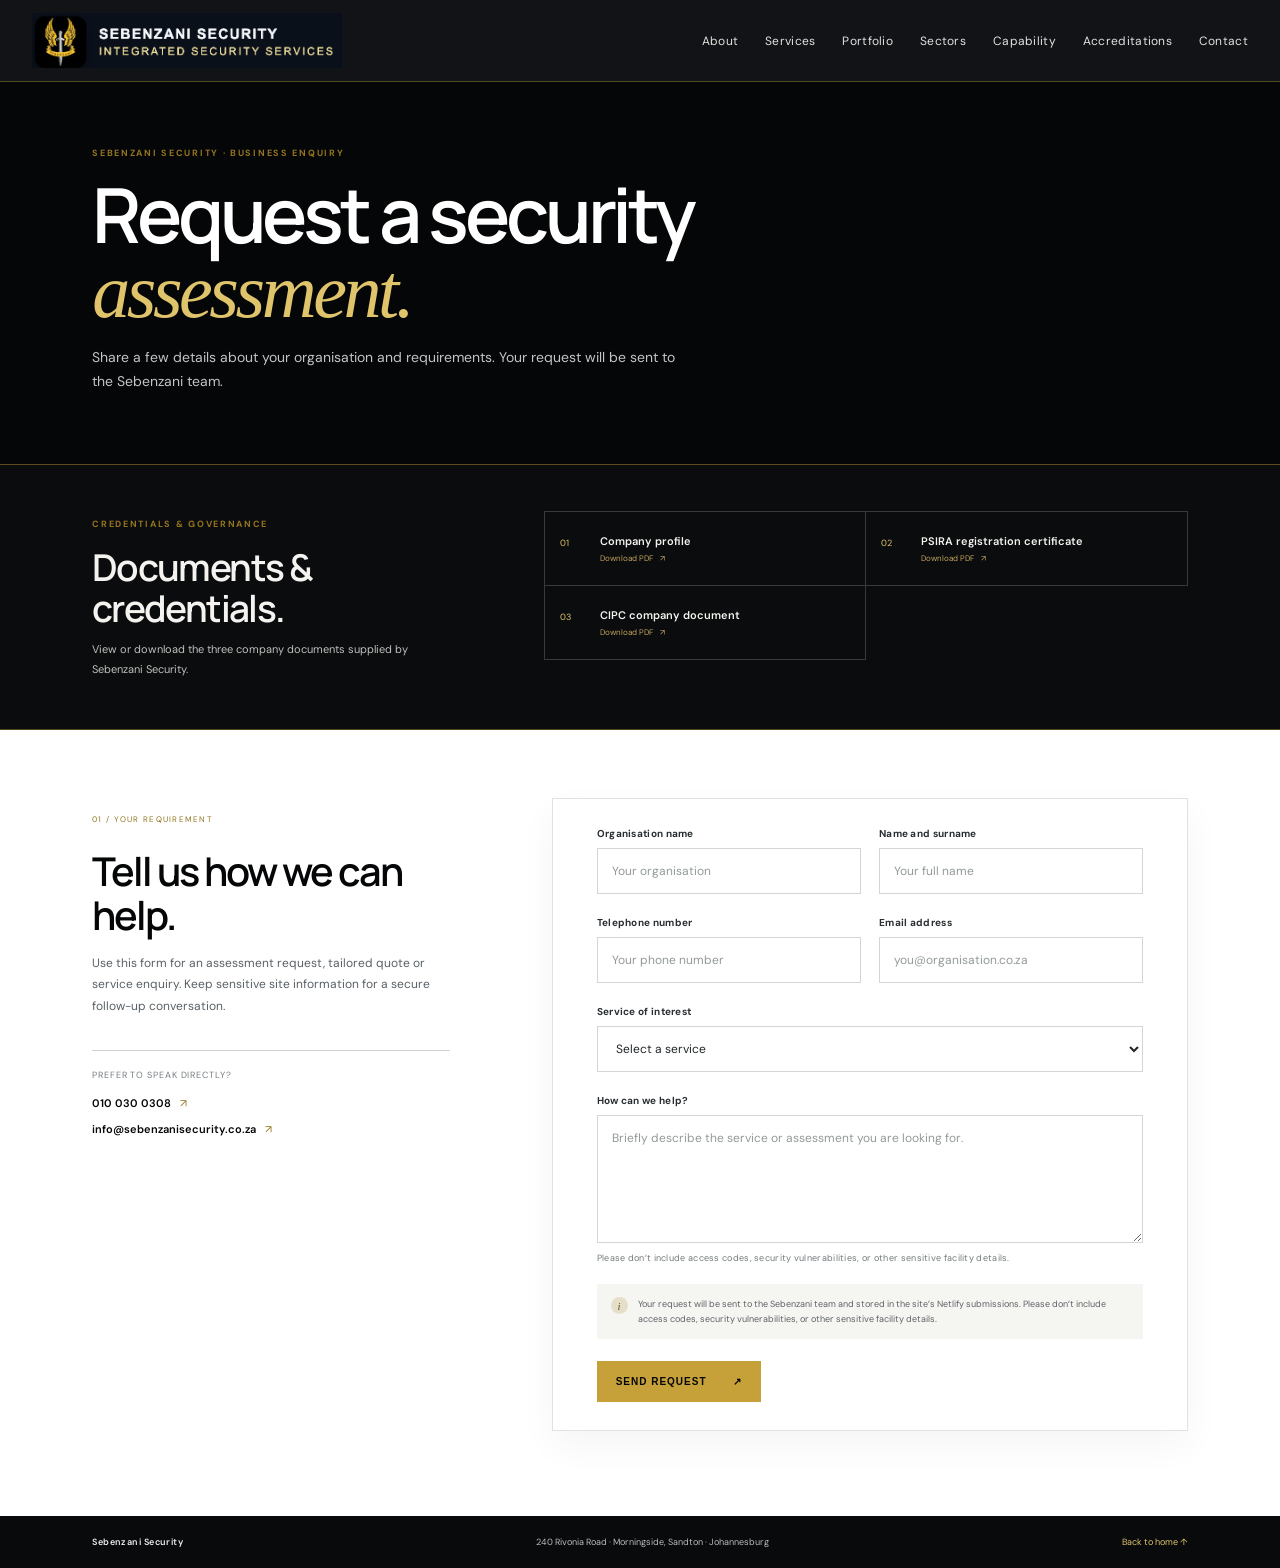
==== commit 0819b5ff: "Send assessment requests through Netlify Forms" ====
--- a/assessment.html
+++ b/assessment.html
@@ -14,12 +14,14 @@
     <nav id="site-nav" class="site-nav" aria-label="Main navigation"><a href="index.html#about">About</a><a href="index.html#services">Services</a><a href="index.html#portfolio">Portfolio</a><a href="index.html#sectors">Sectors</a><a href="index.html#capability">Capability</a><a href="#accreditations">Accreditations</a><a href="index.html#contact">Contact</a></nav>
   </div></header>
   <main id="main">
-    <section class="assessment-hero"><div class="section-kicker">SEBENZANI SECURITY · BUSINESS ENQUIRY</div><h1>Request a security <em>assessment.</em></h1><p>Share a few details about your organisation and requirements. We’ll prepare a clear request summary for you to review.</p></section>
+    <section class="assessment-hero"><div class="section-kicker">SEBENZANI SECURITY · BUSINESS ENQUIRY</div><h1>Request a security <em>assessment.</em></h1><p>Share a few details about your organisation and requirements. Your request will be sent to the Sebenzani team.</p></section>
     <section class="accreditation-panel" id="accreditations"><div><span class="section-kicker">CREDENTIALS &amp; GOVERNANCE</span><h2>Documents &amp; credentials.</h2><p>View or download the three company documents supplied by Sebenzani Security.</p></div><div class="accreditation-slots"><a href="assets/documents/sebenzani-company-profile.pdf" download="Sebenzani-Company-Profile.pdf"><span>01</span><strong>Company profile</strong><small>Download PDF <b aria-hidden="true">↗</b></small></a><a href="assets/documents/psira-registration-certificate.pdf" download="PSIRA-Registration-Certificate.pdf"><span>02</span><strong>PSIRA registration certificate</strong><small>Download PDF <b aria-hidden="true">↗</b></small></a><a href="assets/documents/sebenzani-cipc-document.pdf" download="Sebenzani-CIPC-Document.pdf"><span>03</span><strong>CIPC company document</strong><small>Download PDF <b aria-hidden="true">↗</b></small></a></div></section>
     <section class="assessment-content">
       <div class="assessment-intro"><span class="intro-index">01 / YOUR REQUIREMENT</span><h2>Tell us how we can help.</h2><p>Use this form for an assessment request, tailored quote or service enquiry. Keep sensitive site information for a secure follow-up conversation.</p><div class="direct-contact"><span>Prefer to speak directly?</span><a href="tel:+27100300308">010 030 0308 <b>↗</b></a><a href="mailto:info@sebenzanisecurity.co.za">info@sebenzanisecurity.co.za <b>↗</b></a></div></div>
       <div class="form-shell">
-        <form id="assessment-form">
+        <form id="assessment-form" name="assessment-request" method="POST" data-netlify="true" netlify-honeypot="bot-field">
+          <input type="hidden" name="form-name" value="assessment-request">
+          <p hidden><label>Leave this field empty: <input name="bot-field" tabindex="-1" autocomplete="off"></label></p>
           <div class="form-grid">
             <label>Organisation name<input name="organisation" autocomplete="organization" maxlength="120" placeholder="Your organisation" required></label>
             <label>Name and surname<input name="name" autocomplete="name" maxlength="120" placeholder="Your full name" required></label>
@@ -28,19 +30,20 @@
             <label class="form-wide">Service of interest<select name="service" id="service-choice" required><option value="">Select a service</option><option>Armed response</option><option>CCTV &amp; monitoring</option><option>Security operations centre</option><option>Risk assessment</option><option>Guarding &amp; patrols</option><option>Specialist protection</option><option>General enquiry / not sure yet</option></select></label>
             <label class="form-wide">How can we help?<textarea name="requirements" rows="5" maxlength="1800" placeholder="Briefly describe the service or assessment you are looking for." required></textarea><small>Please don’t include access codes, security vulnerabilities, or other sensitive facility details.</small></label>
           </div>
-          <div class="form-consent"><span class="consent-mark">i</span><p>This draft site does not store or submit your information. After you review the summary, you can open an email draft addressed to Sebenzani and choose whether to send it.</p></div>
-          <button class="button button-gold form-submit" type="submit">Review request summary <span aria-hidden="true">↗</span></button>
+          <div class="form-consent"><span class="consent-mark">i</span><p>Your request will be sent to the Sebenzani team and stored in the site’s Netlify submissions. Please don’t include access codes, security vulnerabilities, or other sensitive facility details.</p></div>
+          <p class="form-status" id="form-status" role="status" aria-live="polite" hidden></p>
+          <button class="button button-gold form-submit" type="submit">Send request <span aria-hidden="true">↗</span></button>
         </form>
         <section id="request-summary" class="request-summary" aria-live="polite" hidden>
-          <div class="summary-head"><div><span class="section-kicker">REQUEST SUMMARY</span><h2>Review before sending.</h2></div><span class="summary-status">LOCAL PREVIEW</span></div>
-          <p class="summary-intro">Check these details. You can print or save this page as a PDF, or open a pre-filled email to Sebenzani Security.</p>
+          <div class="summary-head"><div><span class="section-kicker">REQUEST RECEIVED</span><h2>Thank you. We have your request.</h2></div><span class="summary-status">SUBMITTED</span></div>
+          <p class="summary-intro">Your request has been sent to the Sebenzani team. Keep this summary for your records.</p>
           <dl class="summary-fields">
             <div><dt>Organisation</dt><dd data-summary="organisation"></dd></div><div><dt>Contact name</dt><dd data-summary="name"></dd></div>
             <div><dt>Telephone</dt><dd data-summary="telephone"></dd></div><div><dt>Email</dt><dd data-summary="email"></dd></div>
             <div><dt>Service</dt><dd data-summary="service"></dd></div><div class="summary-wide"><dt>Requirements</dt><dd data-summary="requirements"></dd></div>
           </dl>
-          <div class="summary-actions"><button class="button button-gold" type="button" id="email-request">Open email draft <span aria-hidden="true">↗</span></button><button class="button button-outline" type="button" id="print-request">Print / save as PDF <span aria-hidden="true">↓</span></button><button class="edit-link" type="button" id="edit-request">Edit details</button></div>
-          <p class="summary-footnote">Your mail app will open with the request details addressed to info@sebenzanisecurity.co.za. Review the message and press Send yourself. Attach the saved PDF manually if you want to include it.</p>
+          <div class="summary-actions"><button class="button button-outline" type="button" id="print-request">Print / save as PDF <span aria-hidden="true">↓</span></button></div>
+          <p class="summary-footnote">The team can reply to the email address or telephone number you provided. For urgent enquiries, call <a href="tel:+27100300308">010 030 0308</a>.</p>
           <div class="print-brand"><img src="assets/logo-header.png" alt="Sebenzani Security"><span>Security assessment request</span></div>
         </section>
       </div>
--- a/assessment.css
+++ b/assessment.css
@@ -5,3 +5,4 @@
 @media print{body{background:#fff!important;color:#101315!important}.site-header,.assessment-hero,.assessment-intro,.assessment-footer,#assessment-form,.summary-actions,.summary-footnote{display:none!important}.assessment-content{display:block!important;padding:0!important;margin:0!important;max-width:none!important}.form-shell{border:0!important;box-shadow:none!important;padding:0!important}.request-summary{display:block!important;position:static!important;padding:8mm 5mm!important}.print-brand{display:flex!important}.summary-head{padding-bottom:12px}.summary-status{display:none}.summary-fields>div{break-inside:avoid}.summary-fields dt,.summary-fields dd{font-size:10pt}.summary-intro{font-size:10pt}}
 .accreditation-panel{display:grid;grid-template-columns:.72fr 1.28fr;gap:clamp(35px,7vw,95px);align-items:start;background:#0a0c0d;color:#f4f3ef;padding:46px max(7.2vw,40px) 50px;border-bottom:1px solid rgba(198,161,58,.4);scroll-margin-top:85px}.accreditation-panel h2{font:600 clamp(25px,3vw,37px)/1.1 var(--display);letter-spacing:-.045em;margin:15px 0 12px}.accreditation-panel>div:first-child p{font-size:11px;line-height:1.75;color:#bec0bd;max-width:390px;margin:0}.accreditation-slots{display:grid;grid-template-columns:1fr 1fr;border-top:1px solid #37393a;border-left:1px solid #37393a}.accreditation-slots>div{min-height:74px;display:grid;grid-template-columns:28px 1fr;align-content:center;column-gap:12px;padding:13px 15px;border-right:1px solid #37393a;border-bottom:1px solid #37393a}.accreditation-slots span{grid-row:span 2;font-size:9px;color:var(--gold-light);padding-top:3px}.accreditation-slots strong{font-size:11px;font-weight:600}.accreditation-slots small{font-size:8px;color:#aeb1ae;margin-top:5px}.accreditation-slots .slot-more{grid-column:1/-1}@media(max-width:900px){.accreditation-panel{grid-template-columns:1fr;gap:24px}}@media(max-width:620px){.accreditation-panel{padding:38px 23px}.accreditation-slots{grid-template-columns:1fr}.accreditation-slots .slot-more{grid-column:auto}}
 .accreditation-slots>a{min-height:74px;display:grid;grid-template-columns:28px 1fr;align-content:center;column-gap:12px;padding:13px 15px;border-right:1px solid #37393a;border-bottom:1px solid #37393a;color:inherit;text-decoration:none;transition:background .2s}.accreditation-slots>a:hover,.accreditation-slots>a:focus-visible{background:#151719}.accreditation-slots>a>span{grid-row:span 2;font-size:9px;color:var(--gold-light);padding-top:3px}.accreditation-slots>a strong{font-size:11px;font-weight:600}.accreditation-slots>a small{font-size:8px;color:#c6a45f;margin-top:5px}.accreditation-slots>a small b{font-weight:400;margin-left:5px}
+.form-status{color:#8a321f;font-size:11px;line-height:1.6;margin:0 0 14px}.form-submit:disabled{opacity:.65;cursor:wait}
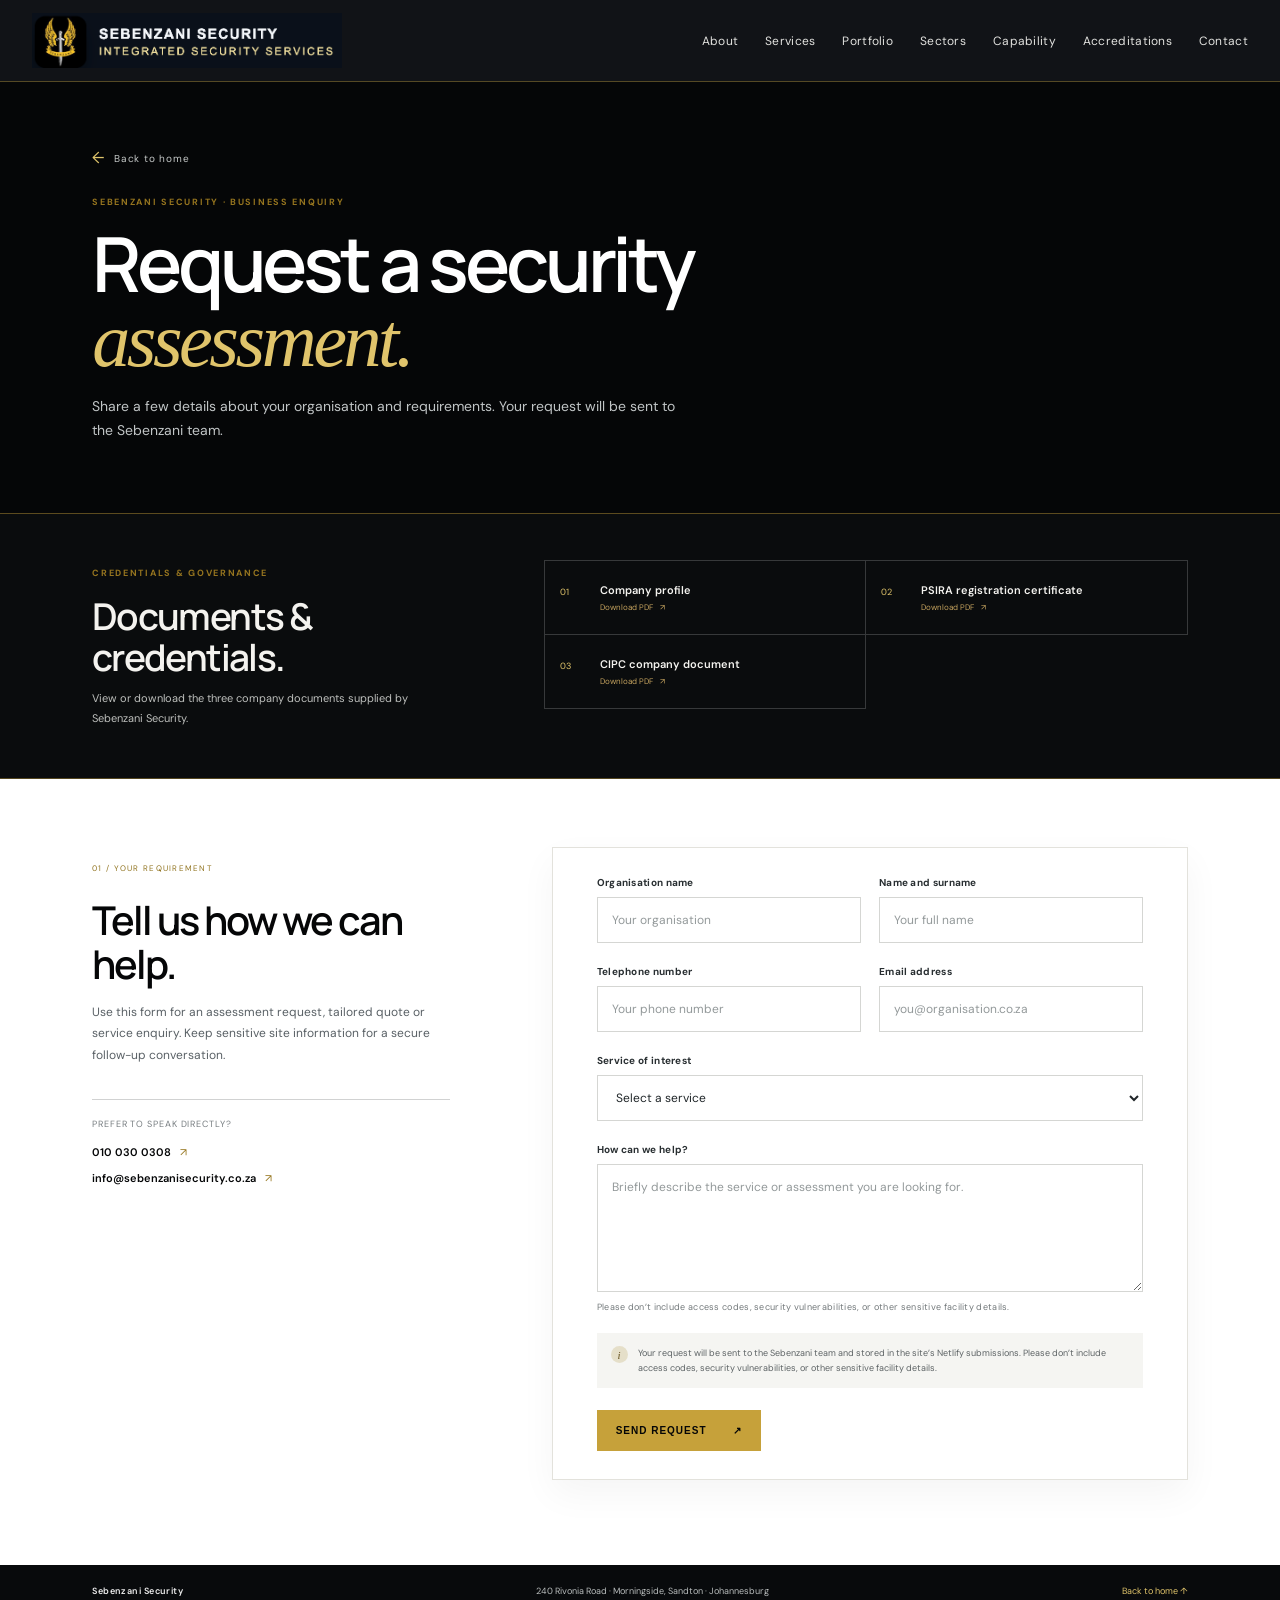
==== commit 8634ea7d: "Add home return link to assessment page" ====
--- a/assessment.html
+++ b/assessment.html
@@ -14,7 +14,7 @@
     <nav id="site-nav" class="site-nav" aria-label="Main navigation"><a href="index.html#about">About</a><a href="index.html#services">Services</a><a href="index.html#portfolio">Portfolio</a><a href="index.html#sectors">Sectors</a><a href="index.html#capability">Capability</a><a href="#accreditations">Accreditations</a><a href="index.html#contact">Contact</a></nav>
   </div></header>
   <main id="main">
-    <section class="assessment-hero"><div class="section-kicker">SEBENZANI SECURITY · BUSINESS ENQUIRY</div><h1>Request a security <em>assessment.</em></h1><p>Share a few details about your organisation and requirements. Your request will be sent to the Sebenzani team.</p></section>
+    <section class="assessment-hero"><a class="assessment-home-link" href="index.html#home"><span aria-hidden="true">←</span> Back to home</a><div class="section-kicker">SEBENZANI SECURITY · BUSINESS ENQUIRY</div><h1>Request a security <em>assessment.</em></h1><p>Share a few details about your organisation and requirements. Your request will be sent to the Sebenzani team.</p></section>
     <section class="accreditation-panel" id="accreditations"><div><span class="section-kicker">CREDENTIALS &amp; GOVERNANCE</span><h2>Documents &amp; credentials.</h2><p>View or download the three company documents supplied by Sebenzani Security.</p></div><div class="accreditation-slots"><a href="assets/documents/sebenzani-company-profile.pdf" download="Sebenzani-Company-Profile.pdf"><span>01</span><strong>Company profile</strong><small>Download PDF <b aria-hidden="true">↗</b></small></a><a href="assets/documents/psira-registration-certificate.pdf" download="PSIRA-Registration-Certificate.pdf"><span>02</span><strong>PSIRA registration certificate</strong><small>Download PDF <b aria-hidden="true">↗</b></small></a><a href="assets/documents/sebenzani-cipc-document.pdf" download="Sebenzani-CIPC-Document.pdf"><span>03</span><strong>CIPC company document</strong><small>Download PDF <b aria-hidden="true">↗</b></small></a></div></section>
     <section class="assessment-content">
       <div class="assessment-intro"><span class="intro-index">01 / YOUR REQUIREMENT</span><h2>Tell us how we can help.</h2><p>Use this form for an assessment request, tailored quote or service enquiry. Keep sensitive site information for a secure follow-up conversation.</p><div class="direct-contact"><span>Prefer to speak directly?</span><a href="tel:+27100300308">010 030 0308 <b>↗</b></a><a href="mailto:info@sebenzanisecurity.co.za">info@sebenzanisecurity.co.za <b>↗</b></a></div></div>
--- a/assessment.css
+++ b/assessment.css
@@ -1,4 +1,4 @@
-.assessment-hero{background:var(--black);color:var(--white);padding:65px max(7.2vw,40px) 70px;border-bottom:1px solid rgba(198,161,58,.45)}.assessment-hero h1{font-size:clamp(43px,6vw,76px);max-width:820px;margin:18px 0 16px}.assessment-hero h1 em{color:var(--gold-light)}.assessment-hero>p:last-child{max-width:600px;color:#c1c5c6;font-size:14px;line-height:1.75;margin:0}.assessment-content{max-width:1360px;margin:0 auto;padding:68px max(7.2vw,40px) 85px;display:grid;grid-template-columns:.72fr 1.28fr;gap:clamp(44px,8vw,120px);align-items:start}.assessment-intro{padding-top:8px}.intro-index{font-size:8px;color:#927522;letter-spacing:.16em}.assessment-intro h2{font:600 clamp(27px,3.1vw,40px)/1.12 var(--display);letter-spacing:-.05em;margin:22px 0 15px}.assessment-intro>p{font-size:12px;line-height:1.8;color:#596065;max-width:380px}.direct-contact{display:flex;flex-direction:column;align-items:flex-start;gap:12px;border-top:1px solid var(--line-dark);margin-top:33px;padding-top:18px}.direct-contact span{font-size:9px;text-transform:uppercase;color:#777d80;letter-spacing:.1em;margin-bottom:3px}.direct-contact a{font-size:11px;font-weight:600}.direct-contact b{color:#987822;font-weight:400;padding-left:6px}.form-shell{background:#fff;border:1px solid #e3e2dc;padding:28px clamp(22px,3.4vw,46px);box-shadow:0 14px 35px rgba(15,20,24,.045)}.form-grid{display:grid;grid-template-columns:1fr 1fr;gap:22px 18px}.form-grid label{display:flex;flex-direction:column;gap:8px;color:#282e31;font-size:10px;font-weight:700;letter-spacing:.03em}.form-wide{grid-column:1/-1}.form-grid input,.form-grid select,.form-grid textarea{width:100%;border:1px solid #d5d6d3;border-radius:0;background:#fff;padding:13px 14px;color:#202629;font:400 12px var(--sans);outline:none;transition:border-color .2s,box-shadow .2s}.form-grid input,.form-grid select{height:46px}.form-grid textarea{resize:vertical;min-height:128px;line-height:1.65}.form-grid input:focus,.form-grid select:focus,.form-grid textarea:focus{border-color:#9e7c26;box-shadow:0 0 0 3px rgba(198,161,58,.13)}.form-grid input::placeholder,.form-grid textarea::placeholder{color:#93999a}.form-grid small{font-size:9px;font-weight:400;line-height:1.6;color:#73797b}.form-consent{display:flex;align-items:flex-start;gap:10px;padding:13px 14px;margin:19px 0 22px;background:#f5f5f2}.consent-mark{flex:0 0 17px;height:17px;display:grid;place-items:center;background:#e5dfc9;color:#67531e;font:italic 11px var(--serif);border-radius:50%}.form-consent p{margin:0;color:#5d6365;font-size:9px;line-height:1.6}.form-submit{border:0;cursor:pointer}.assessment-footer{background:#080a0c;color:#b9bdbd;padding:20px max(7.2vw,40px);display:flex;justify-content:space-between;align-items:center;gap:20px;font-size:9px}.assessment-footer a:first-child{color:#eee;font-weight:600;letter-spacing:.05em}.assessment-footer a:last-child{color:var(--gold-light)}
+.assessment-hero{background:var(--black);color:var(--white);padding:65px max(7.2vw,40px) 70px;border-bottom:1px solid rgba(198,161,58,.45)}.assessment-home-link{display:inline-flex;align-items:center;gap:9px;margin:0 0 30px;color:#c6c9c8;font-size:10px;letter-spacing:.08em;text-decoration:none;transition:color .2s,transform .2s}.assessment-home-link span{font-size:16px;line-height:1;color:var(--gold-light)}.assessment-home-link:hover{color:var(--gold-light);transform:translateX(-3px)}.assessment-home-link:focus-visible{outline:2px solid var(--gold-light);outline-offset:5px}.assessment-hero h1{font-size:clamp(43px,6vw,76px);max-width:820px;margin:18px 0 16px}.assessment-hero h1 em{color:var(--gold-light)}.assessment-hero>p:last-child{max-width:600px;color:#c1c5c6;font-size:14px;line-height:1.75;margin:0}.assessment-content{max-width:1360px;margin:0 auto;padding:68px max(7.2vw,40px) 85px;display:grid;grid-template-columns:.72fr 1.28fr;gap:clamp(44px,8vw,120px);align-items:start}.assessment-intro{padding-top:8px}.intro-index{font-size:8px;color:#927522;letter-spacing:.16em}.assessment-intro h2{font:600 clamp(27px,3.1vw,40px)/1.12 var(--display);letter-spacing:-.05em;margin:22px 0 15px}.assessment-intro>p{font-size:12px;line-height:1.8;color:#596065;max-width:380px}.direct-contact{display:flex;flex-direction:column;align-items:flex-start;gap:12px;border-top:1px solid var(--line-dark);margin-top:33px;padding-top:18px}.direct-contact span{font-size:9px;text-transform:uppercase;color:#777d80;letter-spacing:.1em;margin-bottom:3px}.direct-contact a{font-size:11px;font-weight:600}.direct-contact b{color:#987822;font-weight:400;padding-left:6px}.form-shell{background:#fff;border:1px solid #e3e2dc;padding:28px clamp(22px,3.4vw,46px);box-shadow:0 14px 35px rgba(15,20,24,.045)}.form-grid{display:grid;grid-template-columns:1fr 1fr;gap:22px 18px}.form-grid label{display:flex;flex-direction:column;gap:8px;color:#282e31;font-size:10px;font-weight:700;letter-spacing:.03em}.form-wide{grid-column:1/-1}.form-grid input,.form-grid select,.form-grid textarea{width:100%;border:1px solid #d5d6d3;border-radius:0;background:#fff;padding:13px 14px;color:#202629;font:400 12px var(--sans);outline:none;transition:border-color .2s,box-shadow .2s}.form-grid input,.form-grid select{height:46px}.form-grid textarea{resize:vertical;min-height:128px;line-height:1.65}.form-grid input:focus,.form-grid select:focus,.form-grid textarea:focus{border-color:#9e7c26;box-shadow:0 0 0 3px rgba(198,161,58,.13)}.form-grid input::placeholder,.form-grid textarea::placeholder{color:#93999a}.form-grid small{font-size:9px;font-weight:400;line-height:1.6;color:#73797b}.form-consent{display:flex;align-items:flex-start;gap:10px;padding:13px 14px;margin:19px 0 22px;background:#f5f5f2}.consent-mark{flex:0 0 17px;height:17px;display:grid;place-items:center;background:#e5dfc9;color:#67531e;font:italic 11px var(--serif);border-radius:50%}.form-consent p{margin:0;color:#5d6365;font-size:9px;line-height:1.6}.form-submit{border:0;cursor:pointer}.assessment-footer{background:#080a0c;color:#b9bdbd;padding:20px max(7.2vw,40px);display:flex;justify-content:space-between;align-items:center;gap:20px;font-size:9px}.assessment-footer a:first-child{color:#eee;font-weight:600;letter-spacing:.05em}.assessment-footer a:last-child{color:var(--gold-light)}
 .request-summary{background:#fff}.request-summary[hidden]{display:none}.summary-head{display:flex;align-items:center;justify-content:space-between;gap:20px;border-bottom:1px solid var(--line-dark);padding-bottom:18px}.summary-head h2{font:600 30px var(--display);letter-spacing:-.05em;margin:10px 0 0}.summary-status{font-size:8px;color:#82661c;letter-spacing:.13em;border:1px solid #d4c384;padding:8px 10px}.summary-intro{font-size:11px;line-height:1.7;color:#606669;margin:17px 0 10px}.summary-fields{margin:0}.summary-fields>div{display:grid;grid-template-columns:130px 1fr;gap:15px;border-bottom:1px solid #ecebe6;padding:13px 0}.summary-fields dt{font-size:9px;font-weight:700;color:#747a7c}.summary-fields dd{font-size:11px;line-height:1.6;color:#1c2225;margin:0;white-space:pre-wrap;overflow-wrap:anywhere}.summary-actions{display:flex;align-items:center;gap:12px;flex-wrap:wrap;margin-top:24px}.button-outline{border:1px solid #1c2225;background:transparent;color:#1c2225;cursor:pointer}.button-outline:hover{background:#f2f0e8}.edit-link{border:0;background:none;color:#676e70;font:600 10px var(--sans);text-decoration:underline;text-underline-offset:3px;cursor:pointer;padding:12px}.summary-footnote{font-size:9px;line-height:1.65;color:#62696c;margin:16px 0 0}.print-brand{display:none;align-items:center;justify-content:space-between;border-bottom:2px solid #c6a13a;padding:0 0 16px;margin-bottom:20px}.print-brand img{width:260px}.print-brand span{font-size:12px;text-transform:uppercase;letter-spacing:.1em;color:#454b4d}
 @media(max-width:900px){.assessment-content{grid-template-columns:1fr;gap:35px}.assessment-intro>p{max-width:600px}.direct-contact{flex-direction:row;align-items:center;flex-wrap:wrap}.direct-contact span{flex-basis:100%}}
 @media(max-width:620px){.assessment-hero{padding:48px 23px 48px}.assessment-content{padding:44px 23px 58px}.assessment-intro h2{font-size:32px}.form-shell{padding:23px 18px}.form-grid{grid-template-columns:1fr;gap:16px}.form-wide{grid-column:auto}.assessment-footer{padding:18px 23px;align-items:flex-start;flex-direction:column;gap:10px}.summary-head h2{font-size:25px}.summary-fields>div{grid-template-columns:100px 1fr;gap:10px}.summary-actions{align-items:stretch;flex-direction:column}.summary-actions .button{width:100%}}
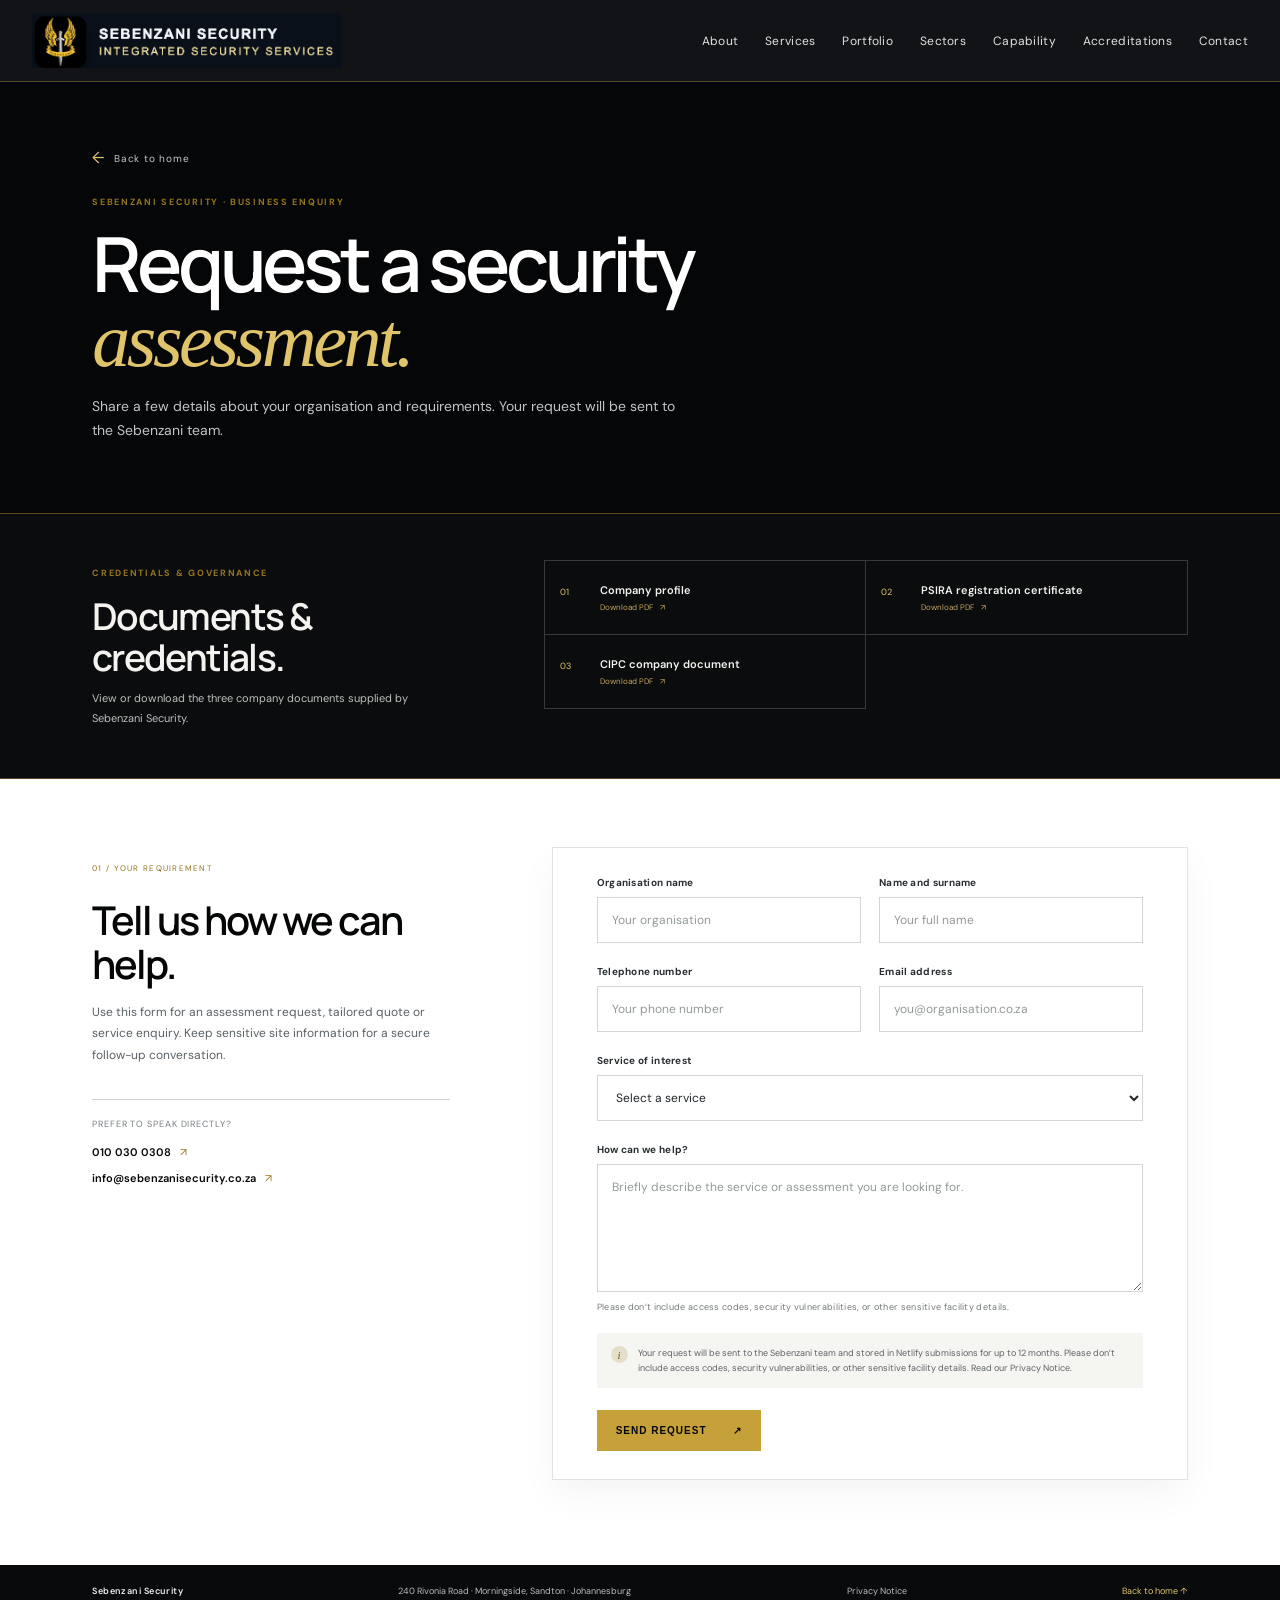
==== commit 3c1b9d98: "Add website security headers and privacy notice" ====
--- a/assessment.html
+++ b/assessment.html
@@ -30,7 +30,7 @@
             <label class="form-wide">Service of interest<select name="service" id="service-choice" required><option value="">Select a service</option><option>Armed response</option><option>CCTV &amp; monitoring</option><option>Security operations centre</option><option>Risk assessment</option><option>Guarding &amp; patrols</option><option>Specialist protection</option><option>General enquiry / not sure yet</option></select></label>
             <label class="form-wide">How can we help?<textarea name="requirements" rows="5" maxlength="1800" placeholder="Briefly describe the service or assessment you are looking for." required></textarea><small>Please don’t include access codes, security vulnerabilities, or other sensitive facility details.</small></label>
           </div>
-          <div class="form-consent"><span class="consent-mark">i</span><p>Your request will be sent to the Sebenzani team and stored in the site’s Netlify submissions. Please don’t include access codes, security vulnerabilities, or other sensitive facility details.</p></div>
+          <div class="form-consent"><span class="consent-mark">i</span><p>Your request will be sent to the Sebenzani team and stored in Netlify submissions for up to 12 months. Please don’t include access codes, security vulnerabilities, or other sensitive facility details. <a href="privacy.html">Read our Privacy Notice</a>.</p></div>
           <p class="form-status" id="form-status" role="status" aria-live="polite" hidden></p>
           <button class="button button-gold form-submit" type="submit">Send request <span aria-hidden="true">↗</span></button>
         </form>
@@ -49,7 +49,7 @@
       </div>
     </section>
   </main>
-  <footer class="assessment-footer"><a href="index.html#home">Sebenzani Security</a><span>240 Rivonia Road · Morningside, Sandton · Johannesburg</span><a href="index.html#home">Back to home ↑</a></footer>
+  <footer class="assessment-footer"><a href="index.html#home">Sebenzani Security</a><span>240 Rivonia Road · Morningside, Sandton · Johannesburg</span><a href="privacy.html">Privacy Notice</a><a href="index.html#home">Back to home ↑</a></footer>
   <script src="script.js"></script><script src="assessment.js"></script>
 </body>
 </html>
--- a/styles.css
+++ b/styles.css
@@ -20,4 +20,3 @@
 
 /* Quiet, purposeful interaction details */
 .site-nav>a:not(.nav-cta){position:relative}.site-nav>a:not(.nav-cta)::after{content:"";position:absolute;left:0;right:100%;bottom:-7px;height:1px;background:var(--gold-light);transition:right .24s ease}.site-nav>a:not(.nav-cta):hover::after,.site-nav>a:not(.nav-cta):focus-visible::after{right:0}.button{position:relative;overflow:hidden;isolation:isolate;transition:transform .24s cubic-bezier(.2,.7,.2,1),background .25s,color .25s,box-shadow .25s}.button::after{content:"";position:absolute;top:-60%;bottom:-60%;left:-45%;width:28%;background:linear-gradient(90deg,transparent,rgba(255,255,255,.32),transparent);transform:translateX(-180%) skewX(-18deg);transition:transform .65s cubic-bezier(.2,.7,.2,1);z-index:0;pointer-events:none}.button:hover::after,.button:focus-visible::after{transform:translateX(650%) skewX(-18deg)}.button:active,.nav-cta:active{transform:scale(.975)}.button-gold:hover{box-shadow:0 9px 24px rgba(198,161,58,.2)}.service-card::before{content:"";position:absolute;left:0;top:0;height:2px;width:0;background:var(--gold-light);transition:width .3s cubic-bezier(.2,.7,.2,1)}.service-card:hover::before,.service-card:focus-within::before{width:100%}.service-card>a{transition:opacity .2s,transform .22s}.service-card:hover>a{transform:translateX(4px)}.arrow-link span{transition:transform .2s}.arrow-link:hover span{transform:translate(3px,-2px)}.accreditation-slots>a{position:relative}.accreditation-slots>a::after{content:"";position:absolute;left:0;bottom:0;width:0;height:2px;background:var(--gold-light);transition:width .28s}.accreditation-slots>a:hover::after,.accreditation-slots>a:focus-visible::after{width:100%}.portfolio-name-grid span{cursor:default}
-.page-transition{position:fixed;inset:0;z-index:9999;pointer-events:none;display:grid;place-items:center;background:#070809;transform:translateY(-105%);will-change:transform}.page-transition.is-leaving{transform:translateY(0);transition:transform .36s cubic-bezier(.76,0,.24,1)}.page-transition.is-arriving{animation:pageReveal .52s cubic-bezier(.76,0,.24,1) both}.page-transition-mark{display:flex;align-items:center;gap:14px;color:#eeeae0;font-size:10px;font-weight:600;letter-spacing:.22em;text-transform:uppercase}.page-transition-mark i{width:35px;height:1px;background:var(--gold-light);position:relative}.page-transition-mark i::after{content:"";position:absolute;right:0;top:-2px;width:5px;height:5px;border-radius:50%;background:var(--gold-light)}@keyframes pageReveal{0%{transform:translateY(0)}100%{transform:translateY(-105%)}}@media(prefers-reduced-motion:reduce){.page-transition.is-arriving{animation:none;transform:translateY(-105%)}.page-transition.is-leaving{transition:none}}
